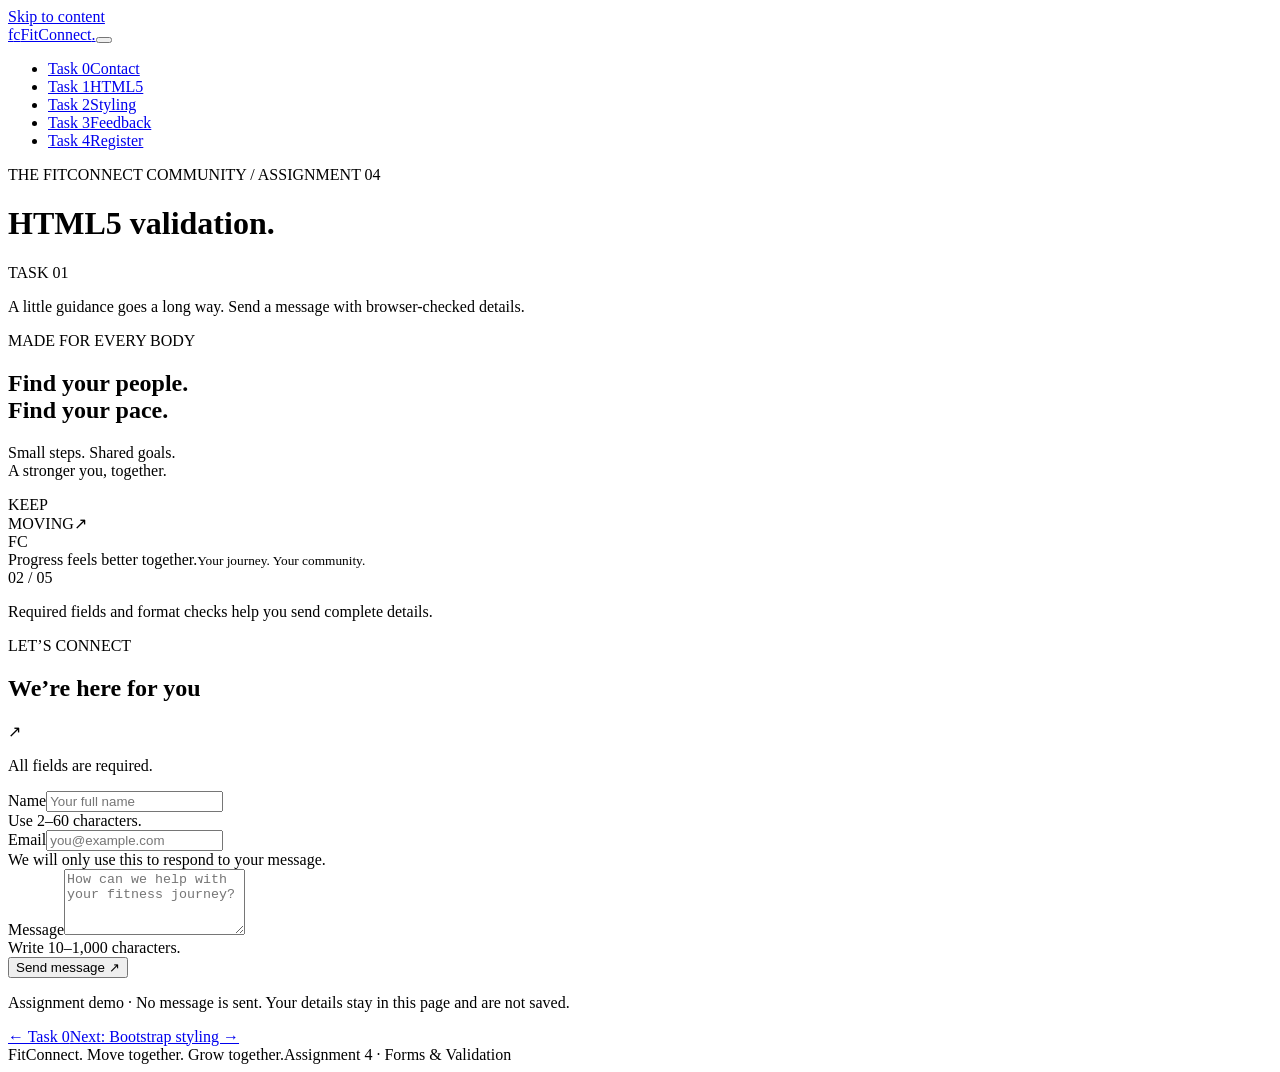
==== task1.html @ 4f5c1af7 "Add FitConnect assignment pages and documentation" ====
<!doctype html>
<html lang="en">
<head><meta charset="utf-8"><meta name="viewport" content="width=device-width, initial-scale=1"><meta name="description" content="FitConnect Assignment 4: HTML5 validation"><title>Task 1 · HTML5 validation | FitConnect</title><link rel="icon" href="assets/favicon.svg" type="image/svg+xml"><link rel="stylesheet" href="assets/bootstrap.min.css"><link rel="stylesheet" href="assets/styles.css"><script src="assets/bootstrap.bundle.min.js" defer></script><script src="assets/app.js" defer></script></head>
<body><a class="skip-link" href="#main">Skip to content</a>
<header><nav class="navbar navbar-expand-lg" aria-label="Main navigation"><div class="container"><a class="navbar-brand" href="index.html"><span class="brand-mark" aria-hidden="true">f<span>c</span></span>FitConnect<span class="brand-dot">.</span></a><button class="navbar-toggler" type="button" data-bs-toggle="collapse" data-bs-target="#navigation" aria-controls="navigation" aria-expanded="false" aria-label="Toggle navigation"><span class="navbar-toggler-icon"></span></button><div class="collapse navbar-collapse" id="navigation"><ul class="navbar-nav ms-auto"><li class="nav-item"><a class="nav-link" href="index.html">Task 0<span>Contact</span></a></li><li class="nav-item"><a class="nav-link active" href="task1.html" aria-current="page">Task 1<span>HTML5</span></a></li><li class="nav-item"><a class="nav-link" href="task2.html">Task 2<span>Styling</span></a></li><li class="nav-item"><a class="nav-link" href="task3.html">Task 3<span>Feedback</span></a></li><li class="nav-item"><a class="nav-link" href="task4.html">Task 4<span>Register</span></a></li></ul></div></div></nav></header>
<main class="container" id="main"><div class="page-heading"><p class="eyebrow">THE FITCONNECT COMMUNITY <span>/</span> ASSIGNMENT 04</p><div class="heading-line"><h1>HTML5 validation<span>.</span></h1><span class="task-badge">TASK 01</span></div><p class="intro">A little guidance goes a long way. Send a message with browser-checked details.</p></div>
<div class="row g-4 align-items-start"><aside class="col-lg-4"><div class="community-card"><div class="status-pill"><span></span> MADE FOR EVERY BODY</div><h2>Find your people.<br>Find your pace.</h2><p>Small steps. Shared goals.<br>A stronger you, together.</p><div class="track-art" aria-hidden="true"><div class="track-circle circle-one"></div><div class="track-circle circle-two"></div><div class="track-circle circle-three"></div><div class="track-circle circle-four"></div><span class="art-label">KEEP<br>MOVING<span>↗</span></span></div><div class="community-bottom"><span class="mini-mark">FC</span><div>Progress feels better together.<small>Your journey. Your community.</small></div></div></div><div class="side-note"><span class="note-number">02 / 05</span><p>Required fields and format checks help you send complete details.</p></div></aside>
<section class="col-lg-8" aria-labelledby="form-title"><div class="form-card"><div class="form-heading"><div><p class="eyebrow">LET’S CONNECT</p><h2 id="form-title">We’re here for you</h2></div><span class="form-icon" aria-hidden="true">↗</span></div><p class="form-caption">All fields are required.</p>
<form id="main-form" class="basic-form" data-task="1"><div class="basic-field"><label for="name">Name</label><input id="name" name="name" type="text"  autocomplete="name" placeholder="Your full name" required minlength="2" maxlength="60" pattern=".*\S.*" aria-describedby="name-help"><div id="name-help" class="form-text">Use 2–60 characters.</div></div><div class="basic-field"><label for="email">Email</label><input id="email" name="email" type="email"  autocomplete="email" placeholder="you@example.com" required maxlength="120" aria-describedby="email-help"><div id="email-help" class="form-text">We will only use this to respond to your message.</div></div><div class="basic-field"><label for="message">Message</label><textarea id="message" name="message" rows="4"  placeholder="How can we help with your fitness journey?" required minlength="10" maxlength="1000" aria-describedby="message-help"></textarea><div id="message-help" class="form-text">Write 10–1,000 characters.</div></div><div class="form-actions"><button type="submit" class="btn btn-primary">Send message <span aria-hidden="true">↗</span></button></div><div class=""><div id="form-status" class="form-status" role="status" aria-live="polite" tabindex="-1" hidden></div></div></form><p class="demo-note">Assignment demo · No message is sent. Your details stay in this page and are not saved.</p></div></section></div>
<div class="page-navigation"><a href="index.html">← Task 0</a><a href="task2.html">Next: Bootstrap styling →</a></div></main>
<footer class="container"><span>FitConnect<span class="brand-dot">.</span> <span class="footer-tag">Move together. Grow together.</span></span><span>Assignment 4 · Forms &amp; Validation</span></footer></body></html>
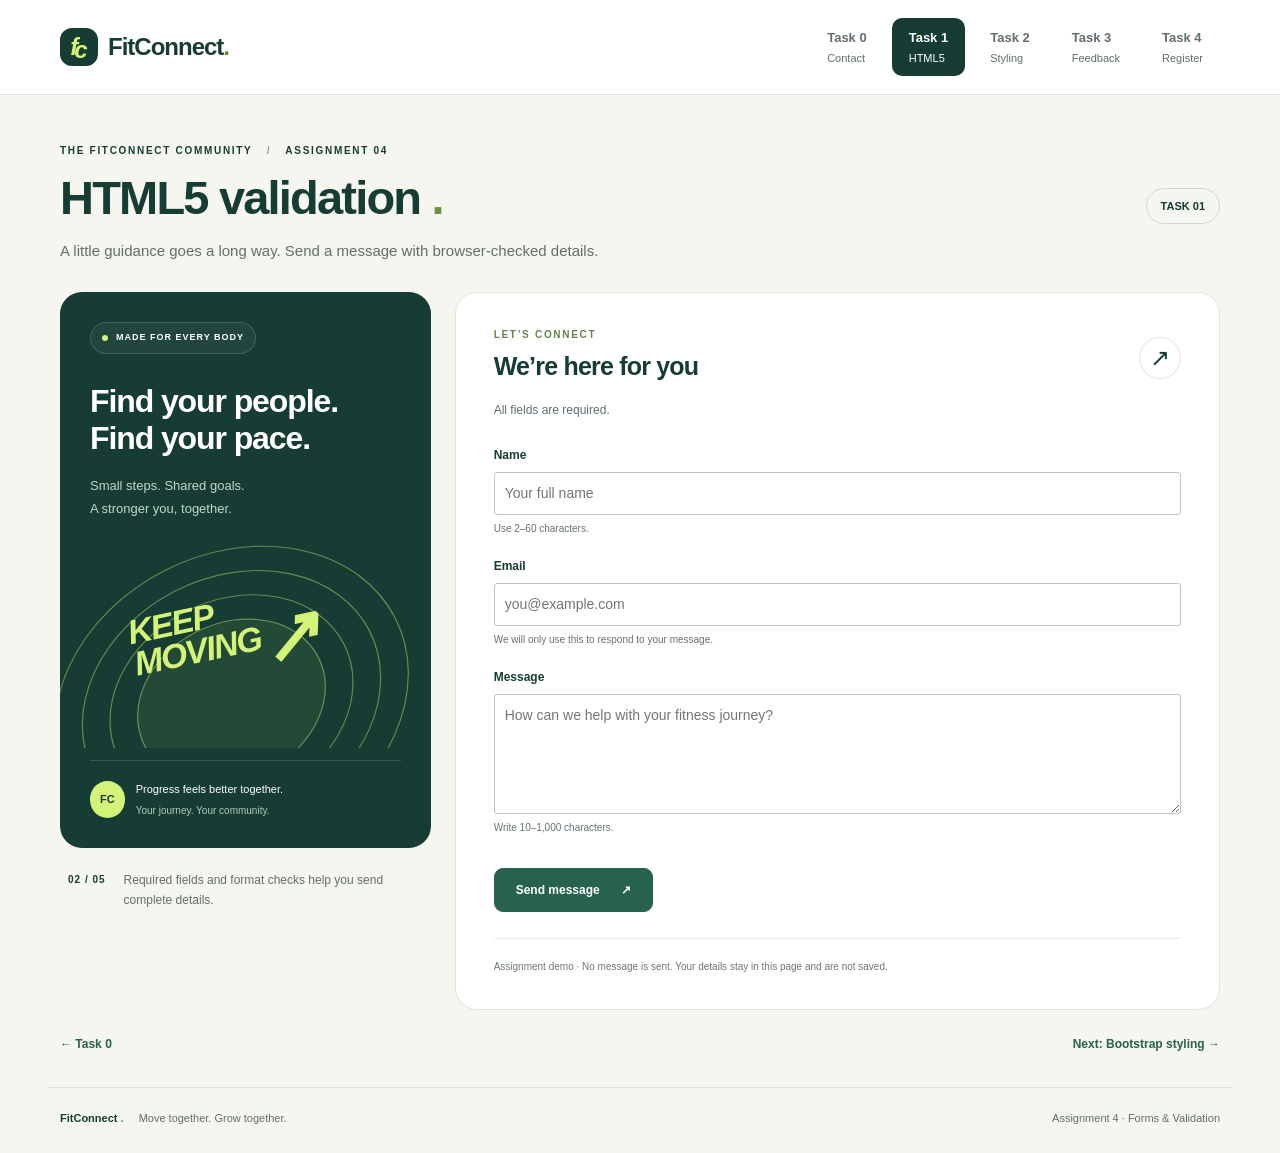
==== commit 65659a34: "Format task1.html with readable lines and indentation" ====
--- a/task1.html
+++ b/task1.html
@@ -1,11 +1,231 @@
 <!doctype html>
 <html lang="en">
-<head><meta charset="utf-8"><meta name="viewport" content="width=device-width, initial-scale=1"><meta name="description" content="FitConnect Assignment 4: HTML5 validation"><title>Task 1 · HTML5 validation | FitConnect</title><link rel="icon" href="assets/favicon.svg" type="image/svg+xml"><link rel="stylesheet" href="assets/bootstrap.min.css"><link rel="stylesheet" href="assets/styles.css"><script src="assets/bootstrap.bundle.min.js" defer></script><script src="assets/app.js" defer></script></head>
-<body><a class="skip-link" href="#main">Skip to content</a>
-<header><nav class="navbar navbar-expand-lg" aria-label="Main navigation"><div class="container"><a class="navbar-brand" href="index.html"><span class="brand-mark" aria-hidden="true">f<span>c</span></span>FitConnect<span class="brand-dot">.</span></a><button class="navbar-toggler" type="button" data-bs-toggle="collapse" data-bs-target="#navigation" aria-controls="navigation" aria-expanded="false" aria-label="Toggle navigation"><span class="navbar-toggler-icon"></span></button><div class="collapse navbar-collapse" id="navigation"><ul class="navbar-nav ms-auto"><li class="nav-item"><a class="nav-link" href="index.html">Task 0<span>Contact</span></a></li><li class="nav-item"><a class="nav-link active" href="task1.html" aria-current="page">Task 1<span>HTML5</span></a></li><li class="nav-item"><a class="nav-link" href="task2.html">Task 2<span>Styling</span></a></li><li class="nav-item"><a class="nav-link" href="task3.html">Task 3<span>Feedback</span></a></li><li class="nav-item"><a class="nav-link" href="task4.html">Task 4<span>Register</span></a></li></ul></div></div></nav></header>
-<main class="container" id="main"><div class="page-heading"><p class="eyebrow">THE FITCONNECT COMMUNITY <span>/</span> ASSIGNMENT 04</p><div class="heading-line"><h1>HTML5 validation<span>.</span></h1><span class="task-badge">TASK 01</span></div><p class="intro">A little guidance goes a long way. Send a message with browser-checked details.</p></div>
-<div class="row g-4 align-items-start"><aside class="col-lg-4"><div class="community-card"><div class="status-pill"><span></span> MADE FOR EVERY BODY</div><h2>Find your people.<br>Find your pace.</h2><p>Small steps. Shared goals.<br>A stronger you, together.</p><div class="track-art" aria-hidden="true"><div class="track-circle circle-one"></div><div class="track-circle circle-two"></div><div class="track-circle circle-three"></div><div class="track-circle circle-four"></div><span class="art-label">KEEP<br>MOVING<span>↗</span></span></div><div class="community-bottom"><span class="mini-mark">FC</span><div>Progress feels better together.<small>Your journey. Your community.</small></div></div></div><div class="side-note"><span class="note-number">02 / 05</span><p>Required fields and format checks help you send complete details.</p></div></aside>
-<section class="col-lg-8" aria-labelledby="form-title"><div class="form-card"><div class="form-heading"><div><p class="eyebrow">LET’S CONNECT</p><h2 id="form-title">We’re here for you</h2></div><span class="form-icon" aria-hidden="true">↗</span></div><p class="form-caption">All fields are required.</p>
-<form id="main-form" class="basic-form" data-task="1"><div class="basic-field"><label for="name">Name</label><input id="name" name="name" type="text"  autocomplete="name" placeholder="Your full name" required minlength="2" maxlength="60" pattern=".*\S.*" aria-describedby="name-help"><div id="name-help" class="form-text">Use 2–60 characters.</div></div><div class="basic-field"><label for="email">Email</label><input id="email" name="email" type="email"  autocomplete="email" placeholder="you@example.com" required maxlength="120" aria-describedby="email-help"><div id="email-help" class="form-text">We will only use this to respond to your message.</div></div><div class="basic-field"><label for="message">Message</label><textarea id="message" name="message" rows="4"  placeholder="How can we help with your fitness journey?" required minlength="10" maxlength="1000" aria-describedby="message-help"></textarea><div id="message-help" class="form-text">Write 10–1,000 characters.</div></div><div class="form-actions"><button type="submit" class="btn btn-primary">Send message <span aria-hidden="true">↗</span></button></div><div class=""><div id="form-status" class="form-status" role="status" aria-live="polite" tabindex="-1" hidden></div></div></form><p class="demo-note">Assignment demo · No message is sent. Your details stay in this page and are not saved.</p></div></section></div>
-<div class="page-navigation"><a href="index.html">← Task 0</a><a href="task2.html">Next: Bootstrap styling →</a></div></main>
-<footer class="container"><span>FitConnect<span class="brand-dot">.</span> <span class="footer-tag">Move together. Grow together.</span></span><span>Assignment 4 · Forms &amp; Validation</span></footer></body></html>+  <head>
+    <meta charset="utf-8" />
+    <meta name="viewport" content="width=device-width, initial-scale=1" />
+    <meta name="description" content="FitConnect Assignment 4: HTML5 validation" />
+    <title>Task 1 · HTML5 validation | FitConnect</title>
+    <link rel="icon" href="assets/favicon.svg" type="image/svg+xml" />
+    <link rel="stylesheet" href="assets/bootstrap.min.css" />
+    <link rel="stylesheet" href="assets/styles.css" />
+    <script src="assets/bootstrap.bundle.min.js" defer></script>
+    <script src="assets/app.js" defer></script>
+  </head>
+  <body>
+    <a class="skip-link" href="#main">Skip to content</a>
+    <header>
+      <nav class="navbar navbar-expand-lg" aria-label="Main navigation">
+        <div class="container">
+          <a class="navbar-brand" href="index.html">
+            <span class="brand-mark" aria-hidden="true">
+              f
+              <span>c</span>
+            </span>
+            FitConnect
+            <span class="brand-dot">.</span>
+          </a>
+          <button
+            class="navbar-toggler"
+            type="button"
+            data-bs-toggle="collapse"
+            data-bs-target="#navigation"
+            aria-controls="navigation"
+            aria-expanded="false"
+            aria-label="Toggle navigation"
+          >
+            <span class="navbar-toggler-icon"></span>
+          </button>
+          <div class="collapse navbar-collapse" id="navigation">
+            <ul class="navbar-nav ms-auto">
+              <li class="nav-item">
+                <a class="nav-link" href="index.html">
+                  Task 0
+                  <span>Contact</span>
+                </a>
+              </li>
+              <li class="nav-item">
+                <a class="nav-link active" href="task1.html" aria-current="page">
+                  Task 1
+                  <span>HTML5</span>
+                </a>
+              </li>
+              <li class="nav-item">
+                <a class="nav-link" href="task2.html">
+                  Task 2
+                  <span>Styling</span>
+                </a>
+              </li>
+              <li class="nav-item">
+                <a class="nav-link" href="task3.html">
+                  Task 3
+                  <span>Feedback</span>
+                </a>
+              </li>
+              <li class="nav-item">
+                <a class="nav-link" href="task4.html">
+                  Task 4
+                  <span>Register</span>
+                </a>
+              </li>
+            </ul>
+          </div>
+        </div>
+      </nav>
+    </header>
+    <main class="container" id="main">
+      <div class="page-heading">
+        <p class="eyebrow">
+          THE FITCONNECT COMMUNITY
+          <span>/</span>
+          ASSIGNMENT 04
+        </p>
+        <div class="heading-line">
+          <h1>
+            HTML5 validation
+            <span>.</span>
+          </h1>
+          <span class="task-badge">TASK 01</span>
+        </div>
+        <p class="intro">
+          A little guidance goes a long way. Send a message with browser-checked details.
+        </p>
+      </div>
+      <div class="row g-4 align-items-start">
+        <aside class="col-lg-4">
+          <div class="community-card">
+            <div class="status-pill">
+              <span></span>
+              MADE FOR EVERY BODY
+            </div>
+            <h2>
+              Find your people.
+              <br />
+              Find your pace.
+            </h2>
+            <p>
+              Small steps. Shared goals.
+              <br />
+              A stronger you, together.
+            </p>
+            <div class="track-art" aria-hidden="true">
+              <div class="track-circle circle-one"></div>
+              <div class="track-circle circle-two"></div>
+              <div class="track-circle circle-three"></div>
+              <div class="track-circle circle-four"></div>
+              <span class="art-label">
+                KEEP
+                <br />
+                MOVING
+                <span>↗</span>
+              </span>
+            </div>
+            <div class="community-bottom">
+              <span class="mini-mark">FC</span>
+              <div>
+                Progress feels better together.
+                <small>Your journey. Your community.</small>
+              </div>
+            </div>
+          </div>
+          <div class="side-note">
+            <span class="note-number">02 / 05</span>
+            <p>Required fields and format checks help you send complete details.</p>
+          </div>
+        </aside>
+        <section class="col-lg-8" aria-labelledby="form-title">
+          <div class="form-card">
+            <div class="form-heading">
+              <div>
+                <p class="eyebrow">LET’S CONNECT</p>
+                <h2 id="form-title">We’re here for you</h2>
+              </div>
+              <span class="form-icon" aria-hidden="true">↗</span>
+            </div>
+            <p class="form-caption">All fields are required.</p>
+            <form id="main-form" class="basic-form" data-task="1">
+              <div class="basic-field">
+                <label for="name">Name</label>
+                <input
+                  id="name"
+                  name="name"
+                  type="text"
+                  autocomplete="name"
+                  placeholder="Your full name"
+                  required
+                  minlength="2"
+                  maxlength="60"
+                  pattern=".*\S.*"
+                  aria-describedby="name-help"
+                />
+                <div id="name-help" class="form-text">Use 2–60 characters.</div>
+              </div>
+              <div class="basic-field">
+                <label for="email">Email</label>
+                <input
+                  id="email"
+                  name="email"
+                  type="email"
+                  autocomplete="email"
+                  placeholder="you@example.com"
+                  required
+                  maxlength="120"
+                  aria-describedby="email-help"
+                />
+                <div id="email-help" class="form-text">
+                  We will only use this to respond to your message.
+                </div>
+              </div>
+              <div class="basic-field">
+                <label for="message">Message</label>
+                <textarea
+                  id="message"
+                  name="message"
+                  rows="4"
+                  placeholder="How can we help with your fitness journey?"
+                  required
+                  minlength="10"
+                  maxlength="1000"
+                  aria-describedby="message-help"
+                ></textarea>
+                <div id="message-help" class="form-text">Write 10–1,000 characters.</div>
+              </div>
+              <div class="form-actions">
+                <button type="submit" class="btn btn-primary">
+                  Send message
+                  <span aria-hidden="true">↗</span>
+                </button>
+              </div>
+              <div class="">
+                <div
+                  id="form-status"
+                  class="form-status"
+                  role="status"
+                  aria-live="polite"
+                  tabindex="-1"
+                  hidden
+                ></div>
+              </div>
+            </form>
+            <p class="demo-note">
+              Assignment demo · No message is sent. Your details stay in this page and are
+              not saved.
+            </p>
+          </div>
+        </section>
+      </div>
+      <div class="page-navigation">
+        <a href="index.html">← Task 0</a>
+        <a href="task2.html">Next: Bootstrap styling →</a>
+      </div>
+    </main>
+    <footer class="container">
+      <span>
+        FitConnect
+        <span class="brand-dot">.</span>
+        <span class="footer-tag">Move together. Grow together.</span>
+      </span>
+      <span>Assignment 4 · Forms &amp; Validation</span>
+    </footer>
+  </body>
+</html>
+
--- a/assets/styles.css
+++ b/assets/styles.css
@@ -0,0 +1,4 @@
+:root{--ink:#163c33;--green:#27624d;--lime:#d4f379;--paper:#f5f6f0;--muted:#617069;--bs-primary:#27624d;--bs-body-color:#163c33;--bs-body-font-family:Arial,Helvetica,sans-serif}
+body{background:var(--paper);color:var(--ink)}a{color:var(--green)}header{background:#fff;border-bottom:1px solid #e1e6dd}.container{max-width:1184px}.navbar{min-height:94px}.navbar-brand{display:flex;align-items:center;font-size:24px;font-weight:800;letter-spacing:-1px;color:var(--ink)}.brand-mark{background:var(--ink);color:var(--lime);width:38px;height:38px;border-radius:12px;display:inline-flex;align-items:center;justify-content:center;margin-right:10px;font-style:italic;letter-spacing:-4px;padding-right:4px}.brand-mark span{transform:translateY(3px)}.brand-dot{color:#648b34}.navbar-nav{gap:8px}.navbar .nav-link{padding:10px 17px!important;border-radius:10px;font-size:13px;font-weight:700;color:var(--muted)}.nav-link span{display:block;font-size:11px;font-weight:400;margin-top:2px}.navbar .nav-link.active{background:var(--ink);color:#fff}.navbar .nav-link:hover{background:#e8eddf;color:var(--ink)}.page-heading{padding:48px 0 30px}.eyebrow{font-size:10px;letter-spacing:1.7px;font-weight:800;margin-bottom:14px}.eyebrow span{padding:0 10px;color:#8b9b90}.heading-line{display:flex;align-items:center;justify-content:space-between;gap:20px}h1{font-size:clamp(30px,4vw,47px);font-weight:750;letter-spacing:-1.8px;line-height:1.12;margin-bottom:15px}h1>span{color:#6b9341}.intro{color:var(--muted);font-size:15px;margin:0}.task-badge{font-size:11px;font-weight:700;border:1px solid #cfd8c8;padding:9px 14px;border-radius:30px;white-space:nowrap}.community-card{background:var(--ink);color:white;border-radius:22px;padding:30px;overflow:hidden}.status-pill{display:inline-flex;align-items:center;gap:8px;font-size:9px;font-weight:700;letter-spacing:1px;background:#ffffff0e;border:1px solid #ffffff26;border-radius:20px;padding:8px 11px}.status-pill>span{width:6px;height:6px;border-radius:50%;background:var(--lime)}.community-card h2{font-size:32px;font-weight:700;letter-spacing:-1.1px;line-height:1.17;margin-top:29px}.community-card>p{font-size:13px;color:#c2d6cb;line-height:1.8;margin-top:16px}.track-art{position:relative;height:210px;margin:18px -30px 12px;overflow:hidden}.track-circle{position:absolute;border:1px solid #c9f07970;border-radius:50%;width:295px;height:295px;left:24px;top:16px;transform:rotate(-27deg) scaleX(1.25)}.circle-two{width:249px;height:249px;left:47px;top:39px}.circle-three{width:203px;height:203px;left:70px;top:62px}.circle-four{width:157px;height:157px;left:93px;top:85px;background:#d4f37912}.art-label{position:absolute;top:65px;left:70px;font-size:34px;font-weight:900;font-style:italic;line-height:.95;letter-spacing:-1.5px;color:var(--lime);transform:rotate(-12deg)}.art-label span{font-size:70px;position:absolute;left:128px;top:20px}.community-bottom{display:flex;align-items:center;gap:11px;border-top:1px solid #ffffff26;padding-top:20px;font-size:11px}.community-bottom small{display:block;color:#b4cabe;margin-top:5px;font-size:10px}.mini-mark{background:var(--lime);color:var(--ink);border-radius:50%;padding:10px;font-weight:900}.side-note{display:flex;gap:18px;padding:22px 8px}.note-number{font-size:10px;white-space:nowrap;letter-spacing:1px;font-weight:700;padding-top:2px}.side-note p{font-size:12px;line-height:1.7;color:var(--muted);margin:0}.form-card{background:#fff;border:1px solid #e0e6da;border-radius:22px;padding:34px 38px}.form-heading{display:flex;align-items:center;justify-content:space-between;gap:12px}.form-heading .eyebrow{color:#63834b;margin-bottom:9px}.form-heading h2{font-size:25px;letter-spacing:-.8px;font-weight:700}.form-icon{border:1px solid #e0e6da;width:42px;height:42px;border-radius:50%;display:grid;place-items:center;font-size:24px}.form-caption{color:var(--muted);font-size:12px;margin:12px 0 27px}.form-label,.basic-field label,legend{font-size:12px;font-weight:700;margin-bottom:8px}.form-control,.form-select{font-size:13px;padding:12px 14px;border-color:#d9e1d6;border-radius:9px;background-color:#fdfefb;min-height:45px}.form-control:focus,.form-select:focus{border-color:#658b51;box-shadow:0 0 0 .2rem #628b4824}.form-control::placeholder{color:#858e87}.form-text{font-size:10px;color:#65746b;margin-top:6px;line-height:1.6}.valid-feedback,.invalid-feedback{font-size:11px}.form-actions{display:flex;gap:12px;flex-wrap:wrap;padding-top:12px}.btn{font-size:12px;font-weight:700;border-radius:9px;padding:12px 21px}.btn-primary{--bs-btn-bg:var(--green);--bs-btn-border-color:var(--green);--bs-btn-hover-bg:#173f32;--bs-btn-hover-border-color:#173f32;--bs-btn-active-bg:#163c33}.btn-primary span{padding-left:18px}.btn-outline-secondary{--bs-btn-color:#4c6156;--bs-btn-border-color:#c9d5c8}.demo-note{font-size:10px;color:#6c786f;border-top:1px solid #e8ece4;padding-top:19px;margin:26px 0 0;line-height:1.7}.basic-field{margin-bottom:20px}.basic-field label{display:block}.basic-field input,.basic-field textarea{display:block;width:100%;border:1px solid #bcc8b9;border-radius:3px;padding:10px;font:inherit;font-size:14px}.basic-field input:focus,.basic-field textarea:focus{outline:2px solid var(--green);outline-offset:2px}textarea{resize:vertical;min-height:120px}.choice-row{display:flex;flex-wrap:wrap;gap:10px 23px}.form-check-label{font-size:12px}.form-check-input:checked{background-color:var(--green);border-color:var(--green)}legend{float:none;width:auto}.required-note{font-size:10px;font-weight:400;color:#68786e;padding-left:5px}.form-status{font-size:13px;padding:13px 16px;border-radius:8px;background:#eff6e7;color:#245138}.form-status.error{background:#fff0ee;color:#9a2638}.page-navigation{display:flex;justify-content:space-between;gap:18px;font-size:12px;padding:25px 0 34px}.page-navigation a{text-decoration:none;font-weight:700}.page-navigation>span{color:var(--muted)}footer{border-top:1px solid #dce4d6;padding-top:22px!important;padding-bottom:26px!important;display:flex;justify-content:space-between;gap:16px;font-size:11px}footer>span:first-child{font-weight:700}.footer-tag{font-weight:400;color:var(--muted);margin-left:12px}footer>span:last-child{color:var(--muted)}.skip-link{position:absolute;left:12px;top:-100px;z-index:2000;background:#fff;padding:12px}.skip-link:focus{top:12px}a:focus-visible,button:focus-visible{outline:3px solid #759b43;outline-offset:4px}
+@media(max-width:991px){.navbar{min-height:78px}.navbar-nav{padding:15px 0}.nav-link span{display:inline;margin-left:10px}.community-card{padding:26px}.track-art{height:145px;margin-top:0}.community-card h2{margin-top:18px}.community-bottom{margin-top:12px}.side-note{padding-bottom:0}}
+@media(max-width:575px){.container{padding-left:20px;padding-right:20px}.page-heading{padding-top:30px}.heading-line{align-items:start;gap:12px}.task-badge{font-size:9px;padding:7px 10px}h1{letter-spacing:-1px}.form-card{padding:25px 20px}.community-card{border-radius:16px}.community-card h2{font-size:29px}.form-heading h2{font-size:23px}.page-navigation{font-size:11px}footer{flex-direction:column}.footer-tag{display:block;margin:6px 0 0}.eyebrow{font-size:9px;letter-spacing:1.1px}.choice-row{gap:10px 18px}}
